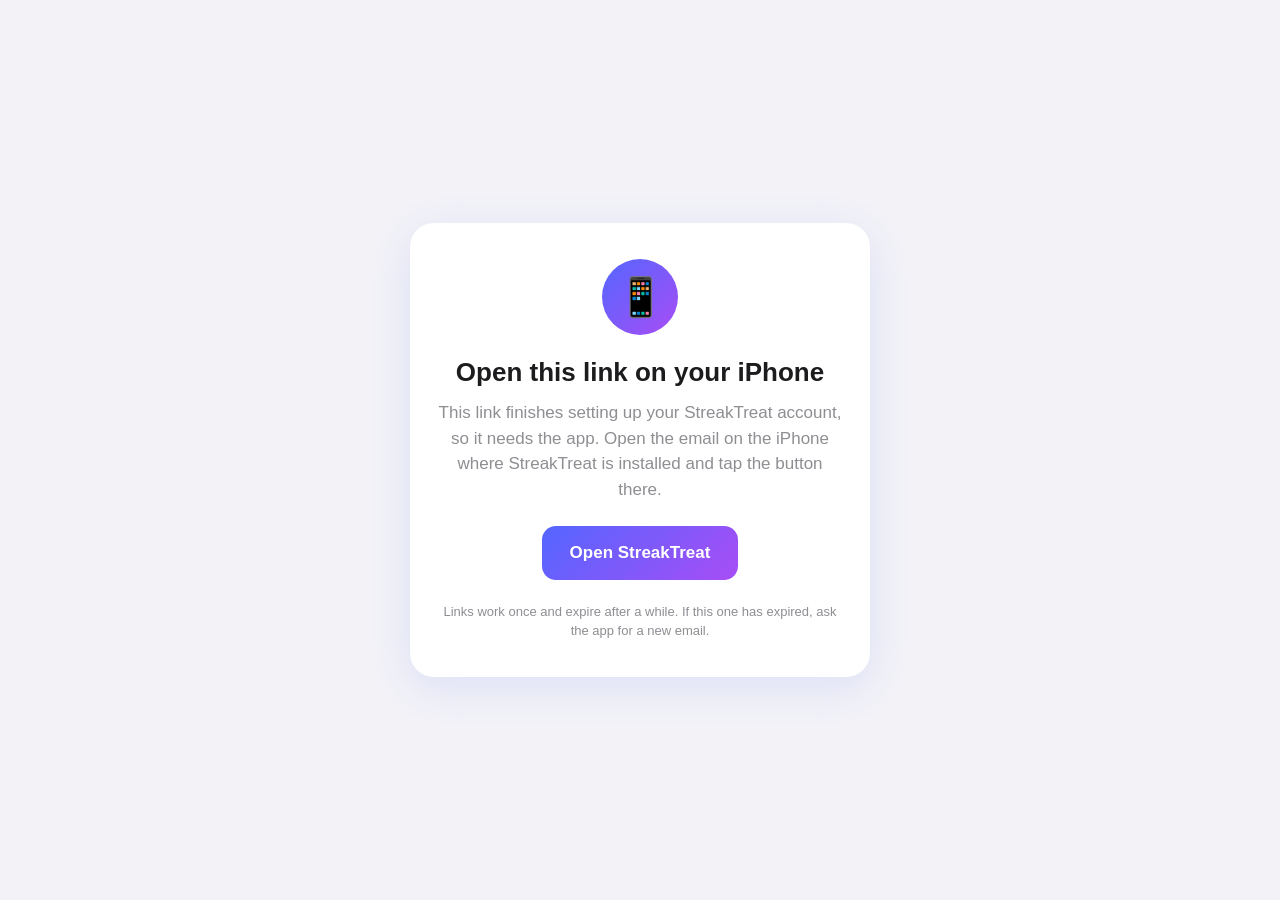
==== auth/confirm/index.html @ d7f19c35 "StreakTreat website: homepage, email-link fallback, app-site association" ====
<!doctype html>
<html lang="en">
<head>
<meta charset="utf-8">
<meta name="viewport" content="width=device-width, initial-scale=1">
<meta name="robots" content="noindex">
<title>Open in StreakTreat</title>
<link rel="stylesheet" href="/style.css">
</head>
<body>
<!-- On an iPhone with StreakTreat installed, tapping the email link opens the app directly and this page
     never shows. It's for people who opened the link on a computer, or before installing the app. -->
<main class="card">
  <div class="logo" aria-hidden="true">📱</div>
  <h1>Open this link on your iPhone</h1>
  <p id="why">This link finishes setting up your StreakTreat account, so it needs the app. Open the email on the iPhone where StreakTreat is installed and tap the button there.</p>
  <a class="button" id="open" href="#" hidden>Open StreakTreat</a>
  <small>Links work once and expire after a while. If this one has expired, ask the app for a new email.</small>
</main>
<script>
  // On an iPhone, offer to open the app directly (in case the link was opened inside another app's browser).
  if (/iPhone|iPad|iPod/.test(navigator.userAgent)) {
    document.getElementById("why").textContent =
      "If StreakTreat is installed, tap the button to finish in the app. If it isn't installed yet, install it first, then tap the link in the email again.";
    var open = document.getElementById("open");
    open.href = "streaktreat://auth/confirm" + window.location.search;
    open.hidden = false;
  }
</script>
</body>
</html>
---- style.css ----
:root { color-scheme: light dark; --indigo: #5466ff; --purple: #a84df5; }
* { box-sizing: border-box; }
body { margin: 0; font: 17px/1.5 -apple-system, BlinkMacSystemFont, "Segoe UI", Roboto, sans-serif;
       background: #f2f2f7; color: #1c1c1e; min-height: 100vh; display: flex; align-items: center; justify-content: center; padding: 24px; }
@media (prefers-color-scheme: dark) { body { background: #000; color: #f2f2f7; } .card { background: #1c1c1e; } }
.card { background: #fff; border-radius: 24px; padding: 36px 28px; max-width: 460px; width: 100%; text-align: center;
        box-shadow: 0 10px 40px rgba(84, 102, 255, 0.12); }
.logo { width: 76px; height: 76px; border-radius: 50%; margin: 0 auto 18px; display: flex; align-items: center; justify-content: center;
        background: linear-gradient(135deg, var(--indigo), var(--purple)); color: #fff; font-size: 38px; }
h1 { font-size: 26px; margin: 0 0 8px; }
p { color: #8e8e93; margin: 0 0 16px; }
.button { display: inline-block; margin-top: 8px; padding: 14px 28px; border-radius: 14px; color: #fff; font-weight: 600; text-decoration: none;
          background: linear-gradient(135deg, var(--indigo), var(--purple)); }
small { display: block; margin-top: 22px; color: #8e8e93; font-size: 13px; }
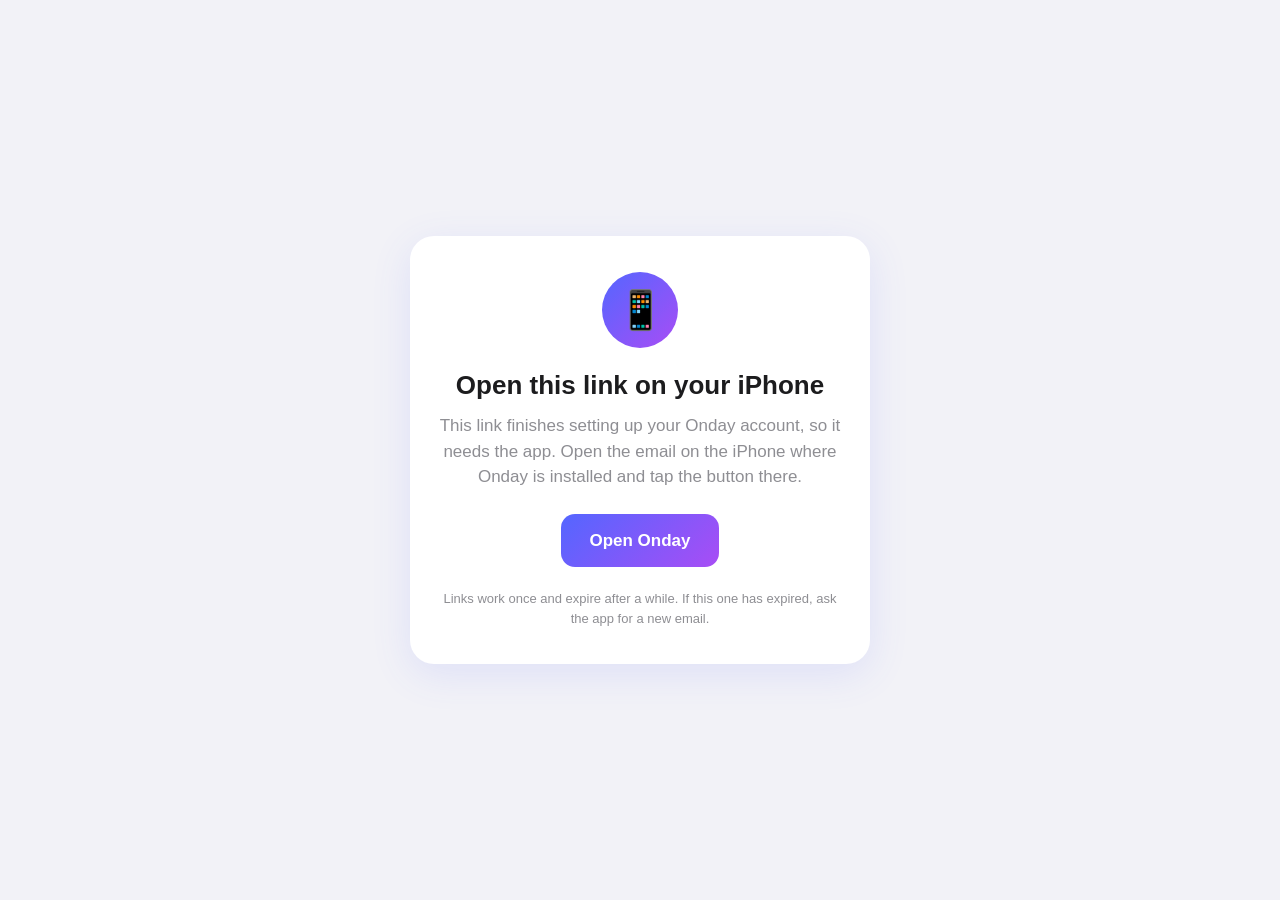
==== commit 1134f196: "Update website from MyFirstApp@557184a" ====
--- a/auth/confirm/index.html
+++ b/auth/confirm/index.html
@@ -4,24 +4,24 @@
 <meta charset="utf-8">
 <meta name="viewport" content="width=device-width, initial-scale=1">
 <meta name="robots" content="noindex">
-<title>Open in StreakTreat</title>
+<title>Open in Onday</title>
 <link rel="stylesheet" href="/style.css">
 </head>
 <body>
-<!-- On an iPhone with StreakTreat installed, tapping the email link opens the app directly and this page
+<!-- On an iPhone with Onday installed, tapping the email link opens the app directly and this page
      never shows. It's for people who opened the link on a computer, or before installing the app. -->
 <main class="card">
   <div class="logo" aria-hidden="true">📱</div>
   <h1>Open this link on your iPhone</h1>
-  <p id="why">This link finishes setting up your StreakTreat account, so it needs the app. Open the email on the iPhone where StreakTreat is installed and tap the button there.</p>
-  <a class="button" id="open" href="#" hidden>Open StreakTreat</a>
+  <p id="why">This link finishes setting up your Onday account, so it needs the app. Open the email on the iPhone where Onday is installed and tap the button there.</p>
+  <a class="button" id="open" href="#" hidden>Open Onday</a>
   <small>Links work once and expire after a while. If this one has expired, ask the app for a new email.</small>
 </main>
 <script>
   // On an iPhone, offer to open the app directly (in case the link was opened inside another app's browser).
   if (/iPhone|iPad|iPod/.test(navigator.userAgent)) {
     document.getElementById("why").textContent =
-      "If StreakTreat is installed, tap the button to finish in the app. If it isn't installed yet, install it first, then tap the link in the email again.";
+      "If Onday is installed, tap the button to finish in the app. If it isn't installed yet, install it first, then tap the link in the email again.";
     var open = document.getElementById("open");
     open.href = "streaktreat://auth/confirm" + window.location.search;
     open.hidden = false;
